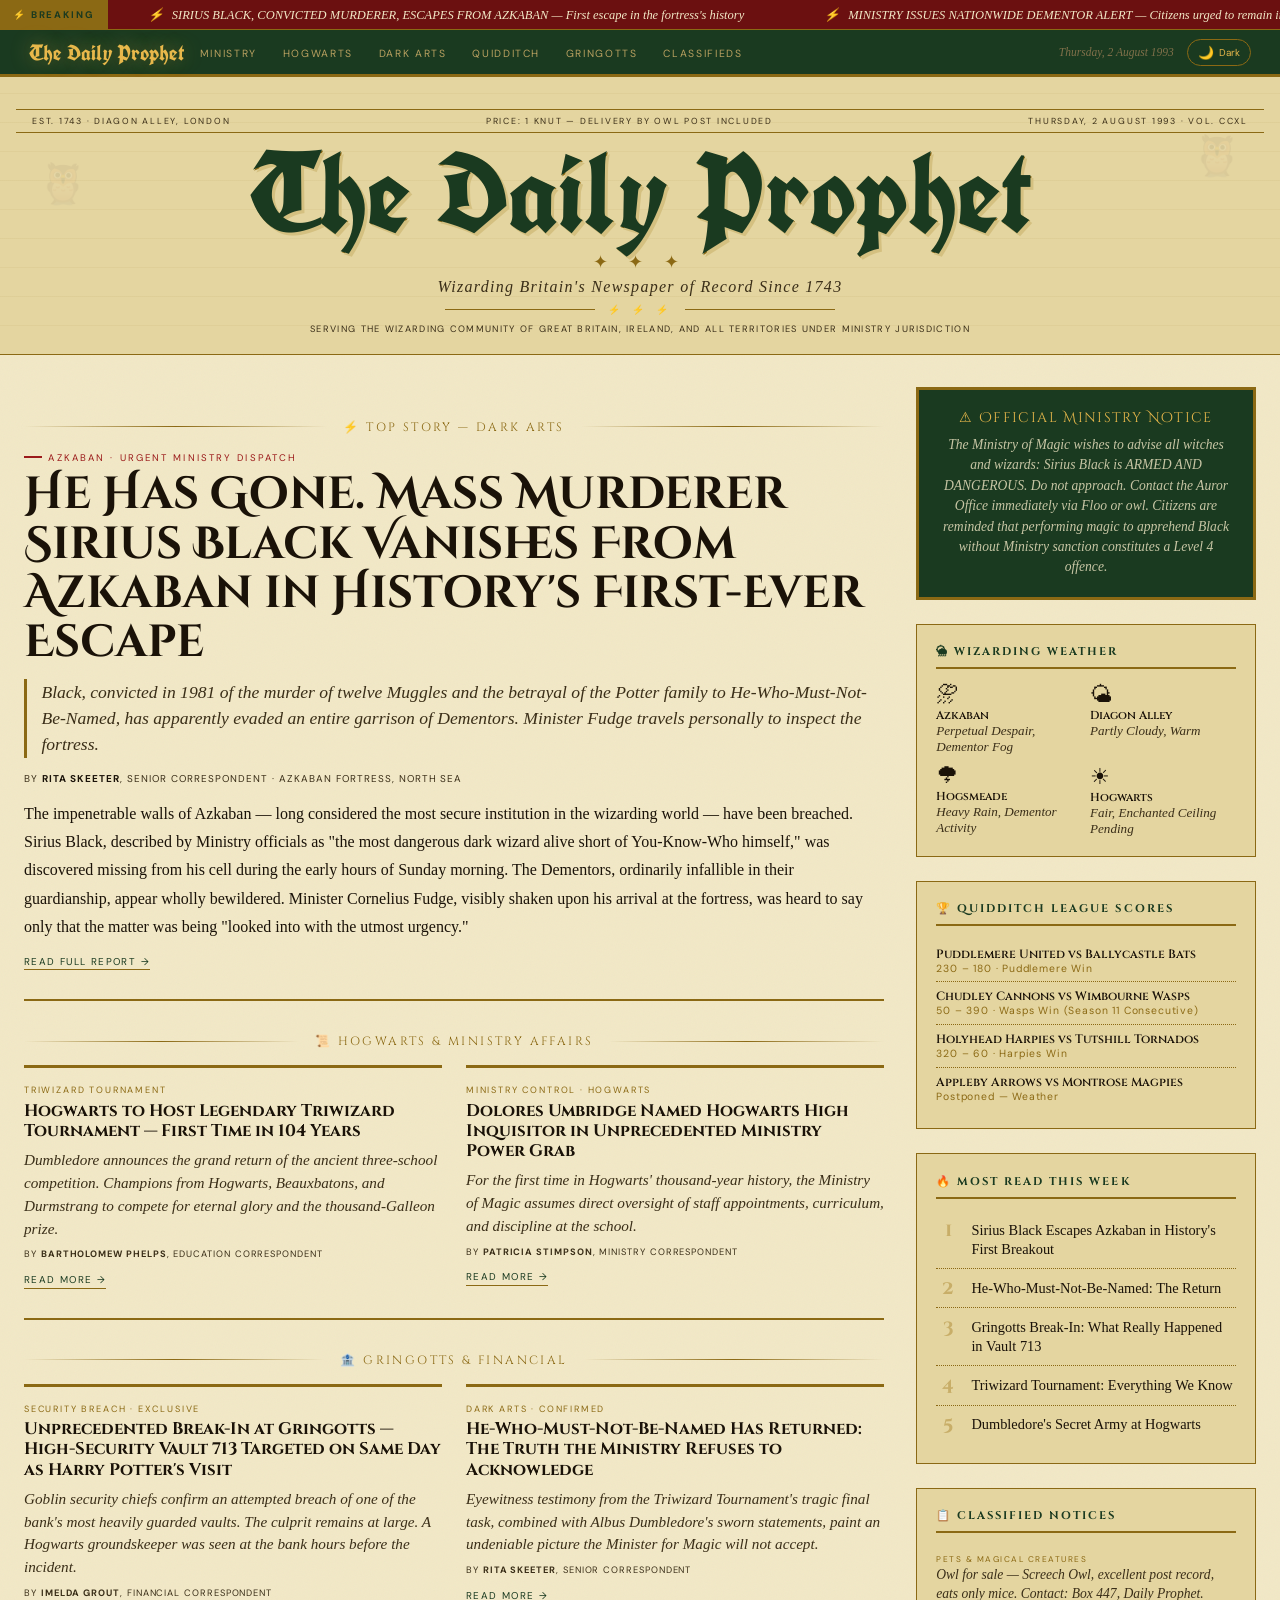
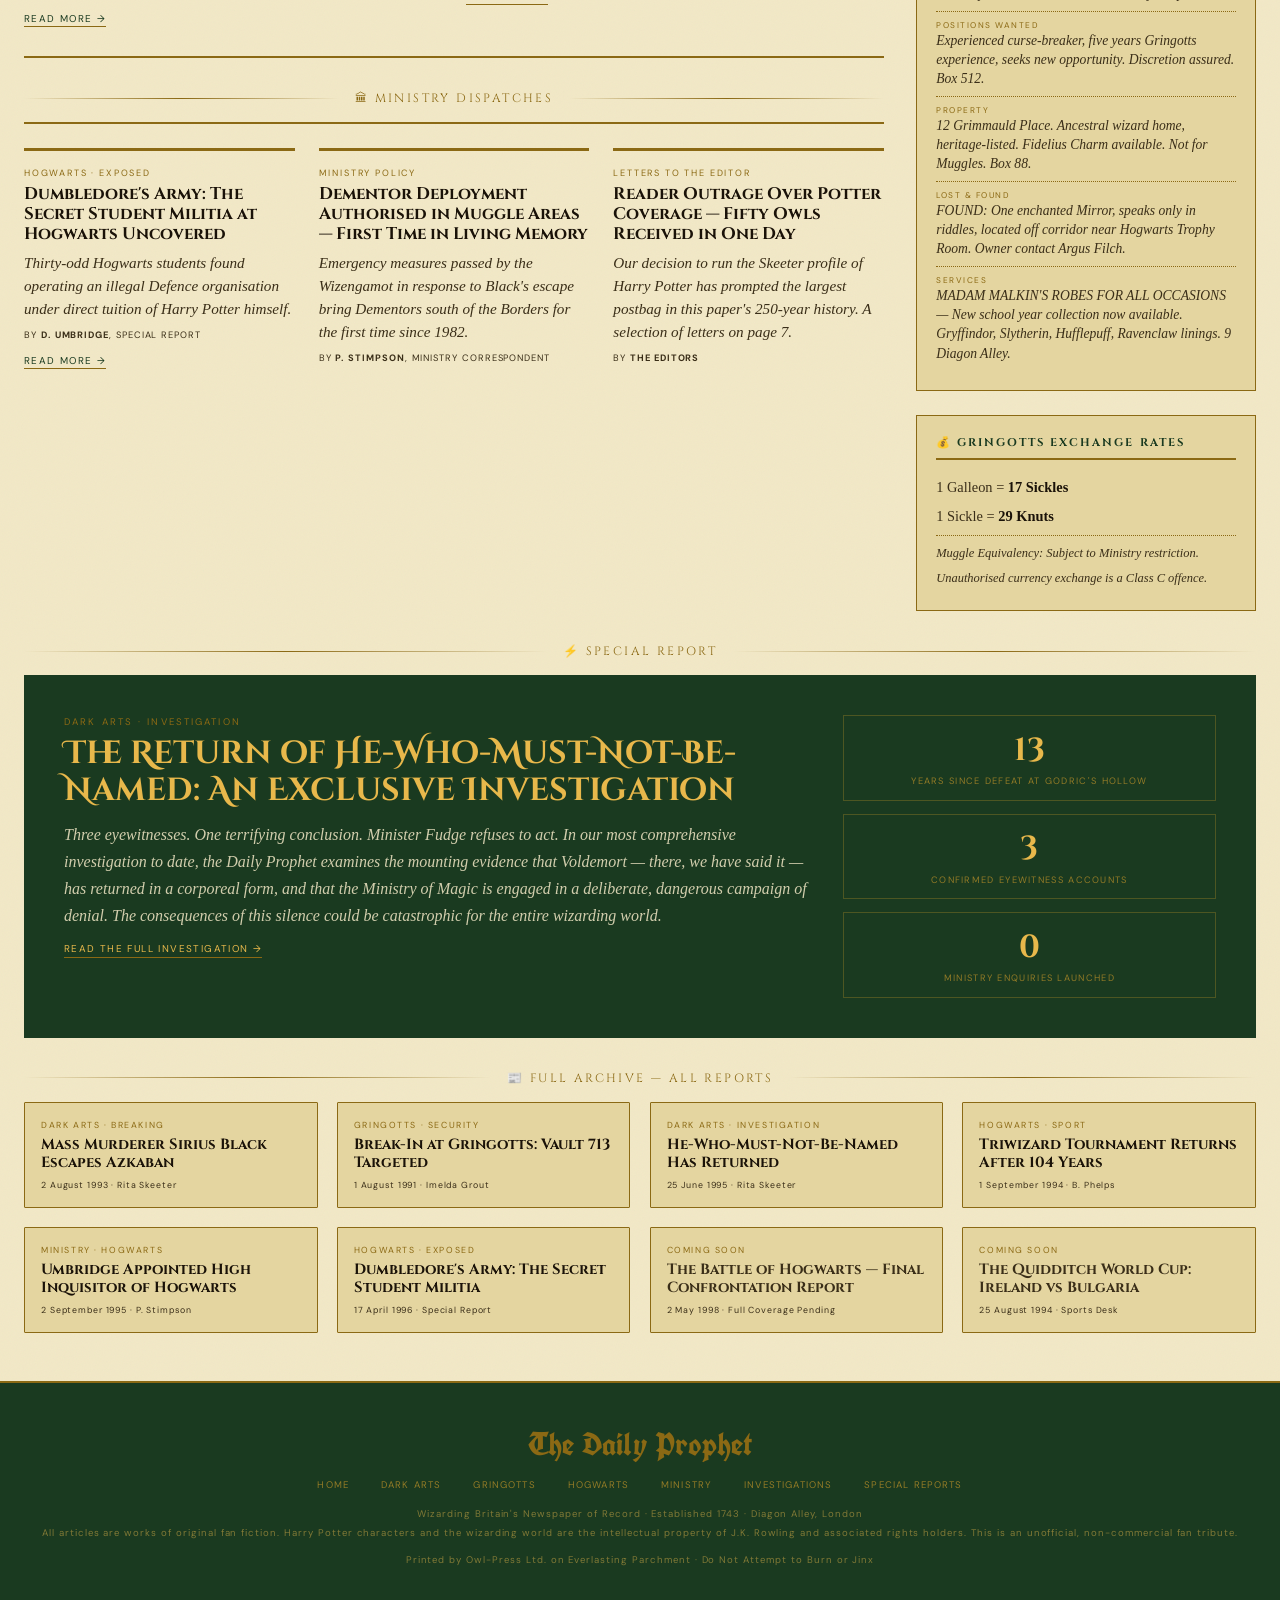
==== index.html @ d7839e6c "Add files via upload" ====
<!DOCTYPE html>
<html lang="en" data-theme="light">
<head>
<meta charset="UTF-8"/>
<meta name="viewport" content="width=device-width, initial-scale=1.0"/>
<title>The Daily Prophet — Wizarding Britain's Newspaper of Record</title>
<link rel="stylesheet" href="style.css"/>
<style>
/* ══ HOMEPAGE-ONLY STYLES ══ */

/* BREAKING TICKER */
.ticker-wrap {
  background:var(--red-dark); overflow:hidden;
  border-bottom:1px solid var(--gold);
  height:30px; display:flex; align-items:center;
}
.ticker-label {
  background:var(--gold); color:var(--green);
  font-family:'DM Sans',sans-serif; font-size:.6rem;
  letter-spacing:.2em; text-transform:uppercase;
  padding:0 .8rem; height:100%; display:flex;
  align-items:center; flex-shrink:0; font-weight:700;
}
.ticker-track {
  display:flex; animation:ticker 40s linear infinite;
  white-space:nowrap;
}
.ticker-track:hover { animation-play-state:paused; }
.ticker-item {
  font-family:'IM Fell English',serif;
  font-size:.78rem; font-style:italic;
  color:var(--parchment);
  padding:0 2.5rem;
}
.ticker-item::before { content:'⚡'; margin-right:.5rem; }
@keyframes ticker {
  0% { transform:translateX(0); }
  100% { transform:translateX(-50%); }
}

/* MASTHEAD */
.masthead {
  background:var(--parchment-dark);
  border-bottom:1px solid var(--border);
  text-align:center; padding:2rem 1rem 1.2rem;
  position:relative; overflow:hidden;
  transition:background .35s;
}
.masthead::before {
  content:''; position:absolute; inset:0;
  background:repeating-linear-gradient(
    0deg,transparent,transparent 28px,
    rgba(139,105,20,.06) 28px,rgba(139,105,20,.06) 29px
  );
  pointer-events:none;
}
.mast-topbar {
  font-family:'DM Sans',sans-serif;
  font-size:.55rem; letter-spacing:.2em; text-transform:uppercase;
  color:var(--ink-faded);
  border-top:1px solid var(--border); border-bottom:1px solid var(--border);
  padding:.3rem 0; width:100%; margin-bottom:.7rem;
  display:flex; justify-content:space-between;
}
.mast-topbar span { padding:0 1rem; }
.mast-name {
  font-family:'UnifrakturCook',cursive;
  font-size:clamp(3.5rem,10vw,7rem);
  line-height:.88; color:var(--green);
  text-shadow:3px 3px 0 var(--parchment-deep), 1px 1px 0 var(--gold);
  transition:color .35s;
  position:relative;
}
[data-theme="dark"] .mast-name { color:var(--gold-bright); text-shadow:3px 3px 0 rgba(0,0,0,.5); }
.mast-orn { color:var(--gold); font-size:1.1rem; margin:.6rem 0 .3rem; letter-spacing:.5rem; display:block; }
.mast-sub { font-family:'IM Fell English',serif; font-size:1rem; font-style:italic; color:var(--ink-faded); letter-spacing:.08em; }
.mast-rule { display:flex; align-items:center; gap:.8rem; justify-content:center; margin:.5rem auto; }
.mast-rule hr { flex:1; max-width:150px; border:none; border-top:1px solid var(--border); }
.mast-rule .dia { color:var(--gold); font-size:.6rem; letter-spacing:.3rem; }
.mast-meta { font-family:'DM Sans',sans-serif; font-size:.58rem; letter-spacing:.14em; text-transform:uppercase; color:var(--ink-faded); }

/* OWL DECORATIONS */
.owl-deco {
  position:absolute; font-size:2.5rem; opacity:.08;
  animation:owlFloat 6s ease-in-out infinite;
  pointer-events:none;
}
.owl-deco.left { left:3%; top:30%; animation-delay:0s; }
.owl-deco.right { right:3%; top:20%; animation-delay:3s; }
@keyframes owlFloat {
  0%,100% { transform:translateY(0) rotate(-5deg); }
  50% { transform:translateY(-15px) rotate(5deg); }
}

/* SECTION LABELS */
.section-label {
  display:flex; align-items:center; gap:1rem;
  margin:2rem 0 1rem;
  font-family:'Cinzel',serif; font-size:.75rem;
  letter-spacing:.2em; text-transform:uppercase;
  color:var(--gold);
}
.section-label::before, .section-label::after {
  content:''; flex:1; height:1px;
  background:linear-gradient(90deg, transparent, var(--border), transparent);
}

/* MAIN GRID */
.main-grid {
  max-width:1280px; margin:0 auto; padding:0 1.5rem;
  display:grid;
  grid-template-columns:1fr 340px;
  gap:2rem;
}
@media(max-width:900px) { .main-grid { grid-template-columns:1fr; } }

/* LEAD STORY */
.lead-story {
  border-bottom:2px solid var(--border);
  padding-bottom:1.8rem; margin-bottom:1.8rem;
}
.lead-kicker {
  font-family:'DM Sans',sans-serif; font-size:.6rem;
  letter-spacing:.22em; text-transform:uppercase;
  color:var(--red); margin-bottom:.4rem;
  display:flex; align-items:center; gap:.4rem;
}
.lead-kicker::before { content:''; width:18px; height:2px; background:var(--red); display:inline-block; }
.lead-headline {
  font-family:'Cinzel Decorative',serif;
  font-size:clamp(1.8rem,3.5vw,2.8rem);
  font-weight:700; line-height:1.1;
  color:var(--ink); margin-bottom:.7rem;
  transition:color .35s;
}
.lead-headline a { color:inherit; text-decoration:none; }
.lead-headline a:hover { color:var(--green); text-decoration:underline; text-decoration-color:var(--gold); }
[data-theme="dark"] .lead-headline a:hover { color:var(--gold-bright); }
.lead-deck {
  font-family:'IM Fell English',serif;
  font-size:1.1rem; font-style:italic;
  color:var(--ink-faded); line-height:1.5;
  border-left:3px solid var(--gold); padding-left:.9rem;
  margin-bottom:.9rem;
}
.lead-byline {
  font-family:'DM Sans',sans-serif; font-size:.62rem;
  letter-spacing:.1em; text-transform:uppercase; color:var(--ink-faded);
}
.lead-byline strong { color:var(--ink); }
.lead-excerpt {
  font-family:'IM Fell English',serif;
  font-size:1rem; line-height:1.78; color:var(--ink);
  margin-top:.9rem; transition:color .35s;
}
.read-more {
  display:inline-flex; align-items:center; gap:.4rem;
  font-family:'DM Sans',sans-serif; font-size:.62rem;
  letter-spacing:.14em; text-transform:uppercase;
  color:var(--green); text-decoration:none;
  border-bottom:1px solid var(--gold); padding-bottom:.1rem;
  margin-top:.8rem; transition:all .2s;
}
[data-theme="dark"] .read-more { color:var(--gold-bright); }
.read-more:hover { color:var(--gold); border-color:var(--green); }

/* SECONDARY STORIES GRID */
.secondary-grid {
  display:grid; grid-template-columns:1fr 1fr;
  gap:1.5rem; margin-bottom:1.8rem;
}
@media(max-width:600px) { .secondary-grid { grid-template-columns:1fr; } }

.story-card {
  border-top:3px solid var(--border); padding-top:1rem;
  transition:border-color .2s;
}
.story-card:hover { border-color:var(--green); }
[data-theme="dark"] .story-card:hover { border-color:var(--gold-bright); }
.story-kicker {
  font-family:'DM Sans',sans-serif; font-size:.57rem;
  letter-spacing:.2em; text-transform:uppercase; color:var(--gold-dim);
  margin-bottom:.3rem;
}
.story-card .story-kicker { color:var(--gold); }
.story-headline {
  font-family:'Cinzel',serif;
  font-size:1.05rem; font-weight:700;
  line-height:1.2; color:var(--ink); margin-bottom:.5rem; transition:color .35s;
}
.story-headline a { color:inherit; text-decoration:none; }
.story-headline a:hover { color:var(--green); }
[data-theme="dark"] .story-headline a:hover { color:var(--gold-bright); }
.story-deck {
  font-family:'IM Fell English',serif; font-size:.95rem;
  font-style:italic; color:var(--ink-faded); line-height:1.5; margin-bottom:.5rem;
}
.story-byline { font-family:'DM Sans',sans-serif; font-size:.58rem; letter-spacing:.1em; text-transform:uppercase; color:var(--ink-faded); }

/* THIRDS ROW */
.thirds-row {
  display:grid; grid-template-columns:1fr 1fr 1fr;
  gap:1.5rem; border-top:2px solid var(--border);
  padding-top:1.5rem; margin-bottom:1.8rem;
}
@media(max-width:700px) { .thirds-row { grid-template-columns:1fr; } }

/* SIDEBAR */
.sidebar { display:flex; flex-direction:column; gap:1.5rem; }

.sidebar-widget {
  background:var(--parchment-dark);
  border:1px solid var(--border);
  padding:1.2rem; transition:background .35s;
}
.widget-title {
  font-family:'Cinzel',serif;
  font-size:.7rem; font-weight:700;
  letter-spacing:.18em; text-transform:uppercase;
  color:var(--green); margin-bottom:.8rem;
  padding-bottom:.5rem; border-bottom:2px solid var(--gold);
  transition:color .35s;
}
[data-theme="dark"] .widget-title { color:var(--gold-bright); }

/* WEATHER WIDGET */
.weather-grid { display:grid; grid-template-columns:1fr 1fr; gap:.5rem; }
.weather-loc {
  font-family:'Cinzel',serif; font-size:.72rem; font-weight:600;
  color:var(--ink); transition:color .35s;
}
.weather-cond { font-family:'IM Fell English',serif; font-size:.82rem; font-style:italic; color:var(--ink-faded); }
.weather-icon { font-size:1.4rem; }

/* QUIDDITCH SCORES */
.quid-match { border-bottom:1px dotted var(--border); padding:.4rem 0; }
.quid-match:last-child { border:none; }
.quid-teams { font-family:'Cinzel',serif; font-size:.75rem; font-weight:600; color:var(--ink); transition:color .35s; }
.quid-score { font-family:'DM Sans',sans-serif; font-size:.65rem; letter-spacing:.08em; color:var(--gold); }

/* MOST READ */
.most-read-item {
  display:flex; gap:.7rem; align-items:flex-start;
  padding:.6rem 0; border-bottom:1px dotted var(--border);
}
.most-read-item:last-child { border:none; }
.mr-num {
  font-family:'Cinzel Decorative',serif; font-size:1.2rem;
  font-weight:700; color:var(--parchment-aged); line-height:1;
  flex-shrink:0; width:1.5rem; text-align:center;
}
.mr-hl {
  font-family:'IM Fell English',serif; font-size:.9rem;
  line-height:1.3; color:var(--ink); transition:color .35s;
}
.mr-hl a { color:inherit; text-decoration:none; }
.mr-hl a:hover { color:var(--green); }
[data-theme="dark"] .mr-hl a:hover { color:var(--gold-bright); }

/* CLASSIFIEDS */
.classif-item { padding:.5rem 0; border-bottom:1px dotted var(--border); }
.classif-item:last-child { border:none; }
.classif-cat { font-family:'DM Sans',sans-serif; font-size:.52rem; letter-spacing:.18em; text-transform:uppercase; color:var(--gold); }
.classif-text { font-family:'IM Fell English',serif; font-size:.85rem; font-style:italic; color:var(--ink-faded); line-height:1.4; }

/* MINISTRY NOTICE */
.ministry-notice {
  background:var(--green); color:var(--parchment);
  border:3px solid var(--gold); padding:1.2rem;
  text-align:center; transition:background .35s;
}
.mn-title { font-family:'Cinzel Decorative',serif; font-size:.85rem; color:var(--gold-bright); letter-spacing:.1em; margin-bottom:.5rem; }
.mn-body { font-family:'IM Fell English',serif; font-size:.85rem; font-style:italic; line-height:1.5; color:rgba(242,232,198,.8); }

/* LARGE DIVIDER */
.col-divider { border:none; border-top:2px double var(--border); margin:1.5rem 0; }

/* BOTTOM FULL WIDTH */
.bottom-section { max-width:1280px; margin:0 auto; padding:0 1.5rem 3rem; }

/* HIGHLIGHT STORY (full width at bottom) */
.highlight-story {
  background:var(--green);
  color:var(--parchment);
  padding:2.5rem;
  display:grid; grid-template-columns:2fr 1fr;
  gap:2rem; margin-bottom:2rem;
  transition:background .35s;
}
@media(max-width:700px) { .highlight-story { grid-template-columns:1fr; } }
.hs-kicker { font-family:'DM Sans',sans-serif; font-size:.6rem; letter-spacing:.22em; text-transform:uppercase; color:var(--gold); margin-bottom:.5rem; }
.hs-headline { font-family:'Cinzel Decorative',serif; font-size:clamp(1.4rem,3vw,2rem); font-weight:700; color:var(--gold-bright); line-height:1.15; margin-bottom:.7rem; }
.hs-headline a { color:inherit; text-decoration:none; }
.hs-headline a:hover { text-decoration:underline; text-decoration-color:var(--gold); }
.hs-body { font-family:'IM Fell English',serif; font-size:1rem; font-style:italic; line-height:1.7; color:rgba(242,232,198,.85); }
.hs-stats { display:flex; flex-direction:column; gap:.8rem; justify-content:center; }
.hs-stat { text-align:center; border:1px solid rgba(196,150,42,.3); padding:.8rem; }
.hs-sn { font-family:'Cinzel',serif; font-size:2rem; font-weight:700; color:var(--gold-bright); }
.hs-sd { font-family:'DM Sans',sans-serif; font-size:.58rem; letter-spacing:.14em; text-transform:uppercase; color:rgba(196,150,42,.7); margin-top:.2rem; }

/* ARCHIVE GRID */
.archive-grid { display:grid; grid-template-columns:repeat(4,1fr); gap:1.2rem; }
@media(max-width:800px) { .archive-grid { grid-template-columns:repeat(2,1fr); } }
@media(max-width:480px) { .archive-grid { grid-template-columns:1fr; } }
.archive-card {
  background:var(--parchment-dark); border:1px solid var(--border);
  padding:1rem; transition:all .2s; border-radius:1px;
}
.archive-card:hover { transform:translateY(-3px); box-shadow:0 8px 24px var(--shadow); }
.ac-cat { font-family:'DM Sans',sans-serif; font-size:.55rem; letter-spacing:.18em; text-transform:uppercase; color:var(--gold); margin-bottom:.3rem; }
.ac-hl { font-family:'Cinzel',serif; font-size:.92rem; font-weight:700; color:var(--ink); line-height:1.25; transition:color .35s; }
.ac-hl a { color:inherit; text-decoration:none; }
.ac-hl a:hover { color:var(--green); }
[data-theme="dark"] .ac-hl a:hover { color:var(--gold-bright); }
.ac-date { font-family:'DM Sans',sans-serif; font-size:.55rem; letter-spacing:.1em; color:var(--ink-faded); margin-top:.4rem; }
</style>
</head>
<body>

<div id="progress-bar"></div>
<a class="btt" id="btt" href="#top">↑</a>

<!-- BREAKING NEWS TICKER -->
<div class="ticker-wrap">
  <div class="ticker-label">⚡ Breaking</div>
  <div style="overflow:hidden;flex:1">
    <div class="ticker-track">
      <span class="ticker-item">SIRIUS BLACK, CONVICTED MURDERER, ESCAPES FROM AZKABAN — First escape in the fortress's history</span>
      <span class="ticker-item">MINISTRY ISSUES NATIONWIDE DEMENTOR ALERT — Citizens urged to remain indoors after dark</span>
      <span class="ticker-item">HOGWARTS TO HOST TRIWIZARD TOURNAMENT — First time in over a century; Age Restriction to be enforced</span>
      <span class="ticker-item">GRINGOTTS BREAK-IN: VAULT 713 TARGETED — Goblins insist nothing was taken</span>
      <span class="ticker-item">HE-WHO-MUST-NOT-BE-NAMED: MINISTER FUDGE DISMISSES DUMBLEDORE'S CLAIMS AS "SCAREMONGERING"</span>
      <span class="ticker-item">DOLORES UMBRIDGE APPOINTED HOGWARTS HIGH INQUISITOR — Ministry assumes oversight of magical education</span>
      <span class="ticker-item">QUIDDITCH WORLD CUP: IRELAND VICTORIOUS — Krum's performance described as extraordinary despite defeat</span>
      <span class="ticker-item">SIRIUS BLACK, CONVICTED MURDERER, ESCAPES FROM AZKABAN — First escape in the fortress's history</span>
      <span class="ticker-item">MINISTRY ISSUES NATIONWIDE DEMENTOR ALERT — Citizens urged to remain indoors after dark</span>
      <span class="ticker-item">HOGWARTS TO HOST TRIWIZARD TOURNAMENT — First time in over a century; Age Restriction to be enforced</span>
      <span class="ticker-item">GRINGOTTS BREAK-IN: VAULT 713 TARGETED — Goblins insist nothing was taken</span>
      <span class="ticker-item">HE-WHO-MUST-NOT-BE-NAMED: MINISTER FUDGE DISMISSES DUMBLEDORE'S CLAIMS AS "SCAREMONGERING"</span>
    </div>
  </div>
</div>

<!-- NAV -->
<nav class="site-nav" id="top">
  <div class="nav-inner">
    <a class="nav-logo" href="index.html">The Daily Prophet</a>
    <ul class="nav-links">
      <li><a href="#ministry">Ministry</a></li>
      <li><a href="#hogwarts">Hogwarts</a></li>
      <li><a href="#dark-arts">Dark Arts</a></li>
      <li><a href="#quidditch">Quidditch</a></li>
      <li><a href="#gringotts-sec">Gringotts</a></li>
      <li><a href="#classifieds">Classifieds</a></li>
    </ul>
    <div class="nav-right">
      <div class="nav-date">Thursday, 2 August 1993</div>
      <button class="theme-btn" id="themeBtn">
        <span class="ti" id="ticon">🌙</span>
        <span id="tlbl">Dark</span>
      </button>
    </div>
  </div>
</nav>

<!-- MASTHEAD -->
<div class="masthead">
  <div class="owl-deco left">🦉</div>
  <div class="owl-deco right">🦉</div>
  <div class="mast-topbar">
    <span>Est. 1743 · Diagon Alley, London</span>
    <span>Price: 1 Knut — Delivery by Owl Post Included</span>
    <span>Thursday, 2 August 1993 · Vol. CCXL</span>
  </div>
  <div class="mast-name">The Daily Prophet</div>
  <div class="mast-orn">✦ ✦ ✦</div>
  <div class="mast-sub">Wizarding Britain's Newspaper of Record Since 1743</div>
  <div class="mast-rule"><hr/><span class="dia">⚡ ⚡ ⚡</span><hr/></div>
  <div class="mast-meta">Serving the Wizarding Community of Great Britain, Ireland, and All Territories Under Ministry Jurisdiction</div>
</div>

<!-- MAIN CONTENT -->
<div class="main-grid" style="margin-top:2rem">

  <!-- LEFT: NEWS COLUMN -->
  <main>

    <!-- LEAD STORY -->
    <div class="section-label" id="dark-arts">⚡ Top Story — Dark Arts</div>

    <article class="lead-story reveal">
      <div class="lead-kicker">Azkaban · Urgent Ministry Dispatch</div>
      <h2 class="lead-headline">
        <a href="sirius-black.html">He Has Gone. Mass Murderer Sirius Black Vanishes From Azkaban in History's First-Ever Escape</a>
      </h2>
      <div class="lead-deck">Black, convicted in 1981 of the murder of twelve Muggles and the betrayal of the Potter family to He-Who-Must-Not-Be-Named, has apparently evaded an entire garrison of Dementors. Minister Fudge travels personally to inspect the fortress.</div>
      <div class="lead-byline">By <strong>Rita Skeeter</strong>, Senior Correspondent · Azkaban Fortress, North Sea</div>
      <p class="lead-excerpt">The impenetrable walls of Azkaban — long considered the most secure institution in the wizarding world — have been breached. Sirius Black, described by Ministry officials as "the most dangerous dark wizard alive short of You-Know-Who himself," was discovered missing from his cell during the early hours of Sunday morning. The Dementors, ordinarily infallible in their guardianship, appear wholly bewildered. Minister Cornelius Fudge, visibly shaken upon his arrival at the fortress, was heard to say only that the matter was being "looked into with the utmost urgency."</p>
      <a class="read-more" href="sirius-black.html">Read Full Report →</a>
    </article>

    <!-- SECONDARY STORIES -->
    <div class="section-label" id="hogwarts">📜 Hogwarts &amp; Ministry Affairs</div>

    <div class="secondary-grid reveal">
      <article class="story-card">
        <div class="story-kicker">Triwizard Tournament</div>
        <h3 class="story-headline"><a href="triwizard.html">Hogwarts to Host Legendary Triwizard Tournament — First Time in 104 Years</a></h3>
        <div class="story-deck">Dumbledore announces the grand return of the ancient three-school competition. Champions from Hogwarts, Beauxbatons, and Durmstrang to compete for eternal glory and the thousand-Galleon prize.</div>
        <div class="story-byline">By <strong>Bartholomew Phelps</strong>, Education Correspondent</div>
        <a class="read-more" href="triwizard.html">Read More →</a>
      </article>

      <article class="story-card">
        <div class="story-kicker">Ministry Control · Hogwarts</div>
        <h3 class="story-headline"><a href="umbridge.html">Dolores Umbridge Named Hogwarts High Inquisitor in Unprecedented Ministry Power Grab</a></h3>
        <div class="story-deck">For the first time in Hogwarts' thousand-year history, the Ministry of Magic assumes direct oversight of staff appointments, curriculum, and discipline at the school.</div>
        <div class="story-byline">By <strong>Patricia Stimpson</strong>, Ministry Correspondent</div>
        <a class="read-more" href="umbridge.html">Read More →</a>
      </article>
    </div>

    <hr class="col-divider"/>

    <!-- GRINGOTTS SECTION -->
    <div class="section-label" id="gringotts-sec">🏦 Gringotts &amp; Financial</div>

    <div class="secondary-grid reveal">
      <article class="story-card">
        <div class="story-kicker">Security Breach · Exclusive</div>
        <h3 class="story-headline"><a href="gringotts.html">Unprecedented Break-In at Gringotts — High-Security Vault 713 Targeted on Same Day as Harry Potter's Visit</a></h3>
        <div class="story-deck">Goblin security chiefs confirm an attempted breach of one of the bank's most heavily guarded vaults. The culprit remains at large. A Hogwarts groundskeeper was seen at the bank hours before the incident.</div>
        <div class="story-byline">By <strong>Imelda Grout</strong>, Financial Correspondent</div>
        <a class="read-more" href="gringotts.html">Read More →</a>
      </article>

      <article class="story-card">
        <div class="story-kicker">Dark Arts · Confirmed</div>
        <h3 class="story-headline"><a href="voldemort-returns.html">He-Who-Must-Not-Be-Named Has Returned: The Truth the Ministry Refuses to Acknowledge</a></h3>
        <div class="story-deck">Eyewitness testimony from the Triwizard Tournament's tragic final task, combined with Albus Dumbledore's sworn statements, paint an undeniable picture the Minister for Magic will not accept.</div>
        <div class="story-byline">By <strong>Rita Skeeter</strong>, Senior Correspondent</div>
        <a class="read-more" href="voldemort-returns.html">Read More →</a>
      </article>
    </div>

    <hr class="col-divider"/>

    <!-- THIRDS -->
    <div class="section-label" id="ministry">🏛 Ministry Dispatches</div>
    <div class="thirds-row reveal">
      <article class="story-card">
        <div class="story-kicker">Hogwarts · Exposed</div>
        <h3 class="story-headline"><a href="dumbledores-army.html">Dumbledore's Army: The Secret Student Militia at Hogwarts Uncovered</a></h3>
        <div class="story-deck">Thirty-odd Hogwarts students found operating an illegal Defence organisation under direct tuition of Harry Potter himself.</div>
        <div class="story-byline">By <strong>D. Umbridge</strong>, Special Report</div>
        <a class="read-more" href="dumbledores-army.html">Read More →</a>
      </article>

      <article class="story-card">
        <div class="story-kicker">Ministry Policy</div>
        <h3 class="story-headline">Dementor Deployment Authorised in Muggle Areas — First Time in Living Memory</h3>
        <div class="story-deck">Emergency measures passed by the Wizengamot in response to Black's escape bring Dementors south of the Borders for the first time since 1982.</div>
        <div class="story-byline">By <strong>P. Stimpson</strong>, Ministry Correspondent</div>
      </article>

      <article class="story-card">
        <div class="story-kicker">Letters to the Editor</div>
        <h3 class="story-headline">Reader Outrage Over Potter Coverage — Fifty Owls Received in One Day</h3>
        <div class="story-deck">Our decision to run the Skeeter profile of Harry Potter has prompted the largest postbag in this paper's 250-year history. A selection of letters on page 7.</div>
        <div class="story-byline">By <strong>The Editors</strong></div>
      </article>
    </div>

  </main>

  <!-- RIGHT: SIDEBAR -->
  <aside class="sidebar">

    <!-- MINISTRY NOTICE -->
    <div class="ministry-notice sidebar-widget reveal">
      <div class="mn-title">⚠ Official Ministry Notice</div>
      <div class="mn-body">The Ministry of Magic wishes to advise all witches and wizards: Sirius Black is ARMED AND DANGEROUS. Do not approach. Contact the Auror Office immediately via Floo or owl. Citizens are reminded that performing magic to apprehend Black without Ministry sanction constitutes a Level 4 offence.</div>
    </div>

    <!-- WEATHER -->
    <div class="sidebar-widget reveal">
      <div class="widget-title">🌦 Wizarding Weather</div>
      <div class="weather-grid">
        <div>
          <div class="weather-icon">⛈</div>
          <div class="weather-loc">Azkaban</div>
          <div class="weather-cond">Perpetual Despair, Dementor Fog</div>
        </div>
        <div>
          <div class="weather-icon">🌤</div>
          <div class="weather-loc">Diagon Alley</div>
          <div class="weather-cond">Partly Cloudy, Warm</div>
        </div>
        <div>
          <div class="weather-icon">🌩</div>
          <div class="weather-loc">Hogsmeade</div>
          <div class="weather-cond">Heavy Rain, Dementor Activity</div>
        </div>
        <div>
          <div class="weather-icon">☀</div>
          <div class="weather-loc">Hogwarts</div>
          <div class="weather-cond">Fair, Enchanted Ceiling Pending</div>
        </div>
      </div>
    </div>

    <!-- QUIDDITCH SCORES -->
    <div class="sidebar-widget reveal" id="quidditch">
      <div class="widget-title">🏆 Quidditch League Scores</div>
      <div class="quid-match">
        <div class="quid-teams">Puddlemere United vs Ballycastle Bats</div>
        <div class="quid-score">230 – 180 · Puddlemere Win</div>
      </div>
      <div class="quid-match">
        <div class="quid-teams">Chudley Cannons vs Wimbourne Wasps</div>
        <div class="quid-score">50 – 390 · Wasps Win (Season 11 Consecutive)</div>
      </div>
      <div class="quid-match">
        <div class="quid-teams">Holyhead Harpies vs Tutshill Tornados</div>
        <div class="quid-score">320 – 60 · Harpies Win</div>
      </div>
      <div class="quid-match">
        <div class="quid-teams">Appleby Arrows vs Montrose Magpies</div>
        <div class="quid-score">Postponed — Weather</div>
      </div>
    </div>

    <!-- MOST READ -->
    <div class="sidebar-widget reveal">
      <div class="widget-title">🔥 Most Read This Week</div>
      <div class="most-read-item">
        <div class="mr-num">1</div>
        <div class="mr-hl"><a href="sirius-black.html">Sirius Black Escapes Azkaban in History's First Breakout</a></div>
      </div>
      <div class="most-read-item">
        <div class="mr-num">2</div>
        <div class="mr-hl"><a href="voldemort-returns.html">He-Who-Must-Not-Be-Named: The Return</a></div>
      </div>
      <div class="most-read-item">
        <div class="mr-num">3</div>
        <div class="mr-hl"><a href="gringotts.html">Gringotts Break-In: What Really Happened in Vault 713</a></div>
      </div>
      <div class="most-read-item">
        <div class="mr-num">4</div>
        <div class="mr-hl"><a href="triwizard.html">Triwizard Tournament: Everything We Know</a></div>
      </div>
      <div class="most-read-item">
        <div class="mr-num">5</div>
        <div class="mr-hl"><a href="dumbledores-army.html">Dumbledore's Secret Army at Hogwarts</a></div>
      </div>
    </div>

    <!-- CLASSIFIEDS -->
    <div class="sidebar-widget reveal" id="classifieds">
      <div class="widget-title">📋 Classified Notices</div>
      <div class="classif-item">
        <div class="classif-cat">Pets &amp; Magical Creatures</div>
        <div class="classif-text">Owl for sale — Screech Owl, excellent post record, eats only mice. Contact: Box 447, Daily Prophet.</div>
      </div>
      <div class="classif-item">
        <div class="classif-cat">Positions Wanted</div>
        <div class="classif-text">Experienced curse-breaker, five years Gringotts experience, seeks new opportunity. Discretion assured. Box 512.</div>
      </div>
      <div class="classif-item">
        <div class="classif-cat">Property</div>
        <div class="classif-text">12 Grimmauld Place. Ancestral wizard home, heritage-listed. Fidelius Charm available. Not for Muggles. Box 88.</div>
      </div>
      <div class="classif-item">
        <div class="classif-cat">Lost &amp; Found</div>
        <div class="classif-text">FOUND: One enchanted Mirror, speaks only in riddles, located off corridor near Hogwarts Trophy Room. Owner contact Argus Filch.</div>
      </div>
      <div class="classif-item">
        <div class="classif-cat">Services</div>
        <div class="classif-text">MADAM MALKIN'S ROBES FOR ALL OCCASIONS — New school year collection now available. Gryffindor, Slytherin, Hufflepuff, Ravenclaw linings. 9 Diagon Alley.</div>
      </div>
    </div>

    <!-- GOLD EXCHANGE -->
    <div class="sidebar-widget reveal">
      <div class="widget-title">💰 Gringotts Exchange Rates</div>
      <div style="font-family:'IM Fell English',serif;font-size:.9rem;line-height:2;color:var(--ink-faded)">
        <div>1 Galleon = <strong style="color:var(--ink)">17 Sickles</strong></div>
        <div>1 Sickle = <strong style="color:var(--ink)">29 Knuts</strong></div>
        <div style="font-style:italic;font-size:.78rem;margin-top:.3rem;border-top:1px dotted var(--border);padding-top:.3rem">Muggle Equivalency: Subject to Ministry restriction. Unauthorised currency exchange is a Class C offence.</div>
      </div>
    </div>

  </aside>
</div>

<!-- FULL-WIDTH BOTTOM -->
<div class="bottom-section">

  <!-- HIGHLIGHT / FEATURED STORY -->
  <div class="section-label">⚡ Special Report</div>
  <div class="highlight-story reveal">
    <div>
      <div class="hs-kicker">Dark Arts · Investigation</div>
      <h2 class="hs-headline"><a href="voldemort-returns.html">The Return of He-Who-Must-Not-Be-Named: An Exclusive Investigation</a></h2>
      <p class="hs-body">Three eyewitnesses. One terrifying conclusion. Minister Fudge refuses to act. In our most comprehensive investigation to date, the Daily Prophet examines the mounting evidence that Voldemort — there, we have said it — has returned in a corporeal form, and that the Ministry of Magic is engaged in a deliberate, dangerous campaign of denial. The consequences of this silence could be catastrophic for the entire wizarding world.</p>
      <a class="read-more" style="color:var(--gold-bright);border-color:var(--gold);" href="voldemort-returns.html">Read the Full Investigation →</a>
    </div>
    <div class="hs-stats">
      <div class="hs-stat">
        <div class="hs-sn">13</div>
        <div class="hs-sd">Years Since Defeat at Godric's Hollow</div>
      </div>
      <div class="hs-stat">
        <div class="hs-sn">3</div>
        <div class="hs-sd">Confirmed Eyewitness Accounts</div>
      </div>
      <div class="hs-stat">
        <div class="hs-sn">0</div>
        <div class="hs-sd">Ministry Enquiries Launched</div>
      </div>
    </div>
  </div>

  <!-- ALL STORIES ARCHIVE -->
  <div class="section-label">📰 Full Archive — All Reports</div>
  <div class="archive-grid reveal">
    <div class="archive-card">
      <div class="ac-cat">Dark Arts · Breaking</div>
      <div class="ac-hl"><a href="sirius-black.html">Mass Murderer Sirius Black Escapes Azkaban</a></div>
      <div class="ac-date">2 August 1993 · Rita Skeeter</div>
    </div>
    <div class="archive-card">
      <div class="ac-cat">Gringotts · Security</div>
      <div class="ac-hl"><a href="gringotts.html">Break-In at Gringotts: Vault 713 Targeted</a></div>
      <div class="ac-date">1 August 1991 · Imelda Grout</div>
    </div>
    <div class="archive-card">
      <div class="ac-cat">Dark Arts · Investigation</div>
      <div class="ac-hl"><a href="voldemort-returns.html">He-Who-Must-Not-Be-Named Has Returned</a></div>
      <div class="ac-date">25 June 1995 · Rita Skeeter</div>
    </div>
    <div class="archive-card">
      <div class="ac-cat">Hogwarts · Sport</div>
      <div class="ac-hl"><a href="triwizard.html">Triwizard Tournament Returns After 104 Years</a></div>
      <div class="ac-date">1 September 1994 · B. Phelps</div>
    </div>
    <div class="archive-card">
      <div class="ac-cat">Ministry · Hogwarts</div>
      <div class="ac-hl"><a href="umbridge.html">Umbridge Appointed High Inquisitor of Hogwarts</a></div>
      <div class="ac-date">2 September 1995 · P. Stimpson</div>
    </div>
    <div class="archive-card">
      <div class="ac-cat">Hogwarts · Exposed</div>
      <div class="ac-hl"><a href="dumbledores-army.html">Dumbledore's Army: The Secret Student Militia</a></div>
      <div class="ac-date">17 April 1996 · Special Report</div>
    </div>
    <div class="archive-card">
      <div class="ac-cat">Coming Soon</div>
      <div class="ac-hl" style="color:var(--ink-faded)">The Battle of Hogwarts — Final Confrontation Report</div>
      <div class="ac-date">2 May 1998 · Full Coverage Pending</div>
    </div>
    <div class="archive-card">
      <div class="ac-cat">Coming Soon</div>
      <div class="ac-hl" style="color:var(--ink-faded)">The Quidditch World Cup: Ireland vs Bulgaria</div>
      <div class="ac-date">25 August 1994 · Sports Desk</div>
    </div>
  </div>

</div>

<!-- FOOTER -->
<footer class="site-footer">
  <span class="footer-logo">The Daily Prophet</span>
  <div class="footer-links">
    <a href="index.html">Home</a>
    <a href="sirius-black.html">Dark Arts</a>
    <a href="gringotts.html">Gringotts</a>
    <a href="triwizard.html">Hogwarts</a>
    <a href="umbridge.html">Ministry</a>
    <a href="dumbledores-army.html">Investigations</a>
    <a href="voldemort-returns.html">Special Reports</a>
  </div>
  <p>Wizarding Britain's Newspaper of Record · Established 1743 · Diagon Alley, London</p>
  <p>All articles are works of original fan fiction. Harry Potter characters and the wizarding world are the intellectual property of J.K. Rowling and associated rights holders. This is an unofficial, non-commercial fan tribute.</p>
  <p style="margin-top:.5rem">Printed by Owl-Press Ltd. on Everlasting Parchment · Do Not Attempt to Burn or Jinx</p>
</footer>

<script>
window.addEventListener('scroll',()=>{
  const st=document.documentElement.scrollTop;
  const sh=document.documentElement.scrollHeight-document.documentElement.clientHeight;
  document.getElementById('progress-bar').style.width=(st/sh*100)+'%';
  const b=document.getElementById('btt');
  st>400?b.classList.add('vis'):b.classList.remove('vis');
});
const obs=new IntersectionObserver(es=>{es.forEach(e=>{if(e.isIntersecting)e.target.classList.add('visible')})},{threshold:.06});
document.querySelectorAll('.reveal').forEach(el=>obs.observe(el));
const btn=document.getElementById('themeBtn');
const icon=document.getElementById('ticon');
const lbl=document.getElementById('tlbl');
let dark=localStorage.getItem('dp-theme')==='dark';
function applyTheme(){document.documentElement.setAttribute('data-theme',dark?'dark':'light');icon.textContent=dark?'☀️':'🌙';lbl.textContent=dark?'Light':'Dark';}
applyTheme();
btn.addEventListener('click',()=>{dark=!dark;localStorage.setItem('dp-theme',dark?'dark':'light');applyTheme();});
</script>
</body>
</html>
---- style.css ----
/* ═══════════════════════════════════════════
   THE DAILY PROPHET — SHARED STYLESHEET
   Est. 1743 · Wizarding World Edition
═══════════════════════════════════════════ */

@import url('https://fonts.googleapis.com/css2?family=UnifrakturCook:wght@700&family=IM+Fell+English:ital@0;1&family=IM+Fell+DW+Pica:ital@0;1&family=Cinzel:wght@400;600;700;900&family=Cinzel+Decorative:wght@400;700&family=DM+Sans:wght@300;400;500&display=swap');

/* ── TOKENS ── */
:root {
  --parchment: #F2E8C6;
  --parchment-dark: #E4D5A0;
  --parchment-deep: #D4C080;
  --parchment-aged: #C8AE68;
  --ink: #1A1208;
  --ink-faded: #3A2E18;
  --green: #1A3A20;
  --green-light: #2A5030;
  --green-pale: #3A6A40;
  --gold: #8B6914;
  --gold-light: #C4962A;
  --gold-bright: #E8B84B;
  --red-dark: #6B1010;
  --red: #9B1A1A;
  --border: #8B6914;
  --border-faded: #C4962A55;
  --shadow: rgba(26,18,8,0.25);
}

*,*::before,*::after { box-sizing:border-box; margin:0; padding:0; }
html { scroll-behavior:smooth; font-size:16px; }

body {
  background: var(--parchment);
  background-image:
    url("data:image/svg+xml,%3Csvg xmlns='http://www.w3.org/2000/svg' width='400' height='400'%3E%3Cfilter id='n'%3E%3CfeTurbulence type='fractalNoise' baseFrequency='0.85' numOctaves='4' stitchTiles='stitch'/%3E%3C/filter%3E%3Crect width='400' height='400' filter='url(%23n)' opacity='0.04'/%3E%3C/svg%3E");
  color: var(--ink);
  font-family: 'IM Fell English', Georgia, serif;
  overflow-x: hidden;
  min-height: 100vh;
}

/* ── SCROLL PROGRESS ── */
#progress-bar {
  position:fixed; top:0; left:0; height:3px;
  background:linear-gradient(90deg, var(--gold), var(--gold-bright));
  width:0%; z-index:9999; transition:width .1s linear;
}

/* ── MAGICAL CURSOR ── */
* { cursor: url("data:image/svg+xml,%3Csvg xmlns='http://www.w3.org/2000/svg' width='20' height='20' viewBox='0 0 20 20'%3E%3Ccircle cx='10' cy='10' r='3' fill='%238B6914' opacity='.7'/%3E%3C/svg%3E") 10 10, auto; }

/* ── NAVIGATION ── */
.site-nav {
  background: var(--green);
  border-bottom: 3px solid var(--gold);
  position: sticky; top:0; z-index:900;
}
.nav-inner {
  max-width:1280px; margin:0 auto;
  display:flex; align-items:center;
  justify-content:space-between;
  padding: 0 1.8rem; height:44px; gap:1rem;
}
.nav-logo {
  font-family: 'UnifrakturCook', cursive;
  font-size:1.4rem; color:var(--gold-bright);
  text-decoration:none; white-space:nowrap; flex-shrink:0;
  text-shadow:0 0 20px rgba(232,184,75,0.4);
  transition:text-shadow .3s;
}
.nav-logo:hover { text-shadow:0 0 30px rgba(232,184,75,0.7); }
.nav-links {
  display:flex; gap:1.6rem; list-style:none;
  overflow-x:auto; flex:1;
  -ms-overflow-style:none; scrollbar-width:none;
}
.nav-links::-webkit-scrollbar { display:none; }
.nav-links a {
  color:#B8A060; text-decoration:none;
  font-family:'DM Sans',sans-serif;
  font-size:.65rem; letter-spacing:.16em;
  text-transform:uppercase; white-space:nowrap;
  transition:color .2s;
}
.nav-links a:hover { color:var(--gold-bright); }
.nav-right {
  display:flex; align-items:center; gap:.8rem; flex-shrink:0;
}
.nav-date {
  font-family:'IM Fell English',serif;
  font-size:.72rem; color:#80704A;
  font-style:italic; white-space:nowrap;
}
.theme-btn {
  background:none; border:1px solid var(--gold);
  border-radius:20px; cursor:pointer;
  display:flex; align-items:center; gap:.3rem;
  padding:.25rem .65rem;
  font-family:'DM Sans',sans-serif;
  font-size:.62rem; color:var(--gold-bright);
  transition:all .25s; white-space:nowrap;
}
.theme-btn:hover { background:rgba(232,184,75,.12); }
.theme-btn .ti { font-size:.8rem; transition:transform .4s; }
.theme-btn:hover .ti { transform:rotate(30deg); }

/* ── DARK THEME ── */
[data-theme="dark"] {
  --parchment: #111008;
  --parchment-dark: #1A1710;
  --parchment-deep: #221E10;
  --parchment-aged: #2E2814;
  --ink: #E8DDB8;
  --ink-faded: #C4B888;
  --border: #4A3A14;
  --border-faded: #4A3A1444;
  --shadow: rgba(0,0,0,0.6);
}

/* ── BACK TO TOP ── */
.btt {
  position:fixed; bottom:2rem; right:2rem; z-index:800;
  width:44px; height:44px;
  background:var(--green); border:2px solid var(--gold);
  color:var(--gold-bright); border-radius:50%;
  display:flex; align-items:center; justify-content:center;
  font-size:1.1rem; text-decoration:none;
  opacity:0; pointer-events:none;
  transition:opacity .3s, transform .2s, box-shadow .2s;
  box-shadow:0 4px 20px var(--shadow);
}
.btt.vis { opacity:1; pointer-events:auto; }
.btt:hover { transform:translateY(-3px); box-shadow:0 8px 30px var(--shadow); }

/* ── ARTICLE TEMPLATE SHARED ── */
.article-wrap { max-width:1100px; margin:0 auto; padding:0 2rem; }

.article-masthead {
  background:var(--parchment-dark);
  border-bottom:4px double var(--border);
  text-align:center; padding:2rem 1rem 1.2rem;
  position:relative; overflow:hidden;
}
.article-masthead::before {
  content:'';
  position:absolute; inset:0;
  background:repeating-linear-gradient(
    0deg, transparent, transparent 28px,
    rgba(139,105,20,.06) 28px, rgba(139,105,20,.06) 29px
  );
  pointer-events:none;
}
.a-topbar {
  font-family:'DM Sans',sans-serif;
  font-size:.56rem; letter-spacing:.2em; text-transform:uppercase;
  color:var(--ink-faded); border-top:1px solid var(--border);
  border-bottom:1px solid var(--border);
  padding:.3rem 0; width:100%; margin-bottom:.6rem;
  display:inline-block;
}
.a-mastname {
  font-family:'UnifrakturCook',cursive;
  font-size:clamp(2.5rem,7vw,5rem);
  color:var(--green); line-height:.9;
  transition:color .35s;
  text-shadow:2px 2px 0 var(--parchment-aged);
}
[data-theme="dark"] .a-mastname { color:var(--gold-bright); text-shadow:2px 2px 0 rgba(0,0,0,.5); }
.a-mastname span { color:var(--gold); }
.a-orn { color:var(--gold); font-size:1.1rem; margin:.5rem 0 .25rem; letter-spacing:.5rem; display:block; }
.a-mastsub { font-family:'IM Fell English',serif; font-size:.9rem; font-style:italic; color:var(--ink-faded); letter-spacing:.06em; }
.a-rule { display:flex; align-items:center; gap:.8rem; justify-content:center; margin:.5rem auto; }
.a-rule hr { flex:1; max-width:120px; border:none; border-top:1px solid var(--border); }
.a-rule .dia { color:var(--gold); font-size:.5rem; }

/* ── SECTION CATEGORY BANNER ── */
.category-banner {
  background:var(--green);
  color:var(--gold-bright);
  text-align:center; padding:.6rem 1rem;
  font-family:'Cinzel',serif;
  font-size:.75rem; letter-spacing:.28em;
  text-transform:uppercase;
  border-bottom:2px solid var(--gold);
}

/* ── ARTICLE HEADLINE BLOCK ── */
.art-headline { border-bottom:3px double var(--border); padding-bottom:2rem; margin-bottom:2rem; }
.art-kicker {
  font-family:'DM Sans',sans-serif; font-size:.62rem;
  letter-spacing:.22em; text-transform:uppercase;
  color:var(--red); margin-bottom:.5rem;
  display:flex; align-items:center; gap:.4rem;
}
.art-kicker::before { content:''; width:20px; height:2px; background:var(--red); display:inline-block; }
h1.art-h1 {
  font-family:'Cinzel Decorative',serif;
  font-size:clamp(1.6rem,4vw,3rem);
  font-weight:700; line-height:1.08;
  color:var(--ink); margin-bottom:.9rem;
  letter-spacing:.02em; transition:color .35s;
}
.art-deck {
  font-family:'IM Fell English',serif;
  font-size:1.2rem; font-style:italic;
  color:var(--ink-faded); line-height:1.55;
  max-width:720px;
  border-left:3px solid var(--gold);
  padding-left:1rem; margin-bottom:1rem;
}
.art-byline {
  font-family:'DM Sans',sans-serif;
  font-size:.68rem; letter-spacing:.1em;
  color:var(--ink-faded); text-transform:uppercase; line-height:1.9;
}
.art-byline strong { color:var(--ink); transition:color .35s; }
.art-meta { display:flex; gap:1.5rem; flex-wrap:wrap; margin-top:.6rem; }
.art-meta span {
  font-family:'IM Fell English',serif; font-size:.78rem; font-style:italic;
  color:var(--ink-faded);
}

/* ── ARTICLE COLUMNS ── */
.art-cols { column-count:3; column-gap:2.5rem; column-rule:1px solid var(--border-faded); }
@media(max-width:900px) { .art-cols { column-count:2; } }
@media(max-width:560px) { .art-cols { column-count:1; } }

/* ── PARAGRAPHS ── */
.ap {
  font-family:'IM Fell English',serif;
  font-size:1.05rem; line-height:1.82;
  color:var(--ink); margin-bottom:1.1rem;
  text-align:justify; hyphens:auto; transition:color .35s;
}
.ap.dc::first-letter {
  font-family:'Cinzel Decorative',serif;
  font-size:4.8rem; font-weight:700;
  float:left; line-height:.72;
  margin:.08em .1em 0 0;
  color:var(--green); transition:color .35s;
  padding:.05em .08em;
  background:var(--parchment-dark);
  border-top:3px solid var(--gold);
}
[data-theme="dark"] .ap.dc::first-letter { color:var(--gold-bright); }

/* ── PULL QUOTES ── */
.pq {
  column-span:all;
  border-top:3px solid var(--ink);
  border-bottom:1px solid var(--border);
  padding:1.4rem 2rem; margin:2rem 0; text-align:center;
  position:relative;
}
.pq::before {
  content:'❝';
  font-family:Georgia,serif; font-size:5rem;
  color:var(--parchment-deep); line-height:1;
  position:absolute; top:-.5rem; left:1rem;
  pointer-events:none;
}
.pq-t {
  font-family:'IM Fell English',serif;
  font-size:clamp(1.1rem,2vw,1.7rem);
  font-weight:400; font-style:italic;
  color:var(--ink); line-height:1.35; transition:color .35s;
}
.pq-c {
  display:block; font-family:'DM Sans',sans-serif;
  font-size:.65rem; letter-spacing:.14em;
  text-transform:uppercase; color:var(--ink-faded); margin-top:.5rem;
}

/* ── DIVIDERS ── */
.stars { column-span:all; text-align:center; color:var(--gold); letter-spacing:.5em; font-size:.85rem; margin:1.8rem 0; display:block; }
.section-div { display:flex; align-items:center; gap:1rem; margin:2.5rem 0; }
.section-div hr { flex:1; border:none; border-top:1px solid var(--border); }
.section-div span { font-family:'DM Sans',sans-serif; font-size:.58rem; letter-spacing:.22em; text-transform:uppercase; color:var(--ink-faded); white-space:nowrap; }
.rule-dbl { border:none; border-top:3px double var(--border); margin:2.5rem 0; }

/* ── ART-SH (sub-section inside cols) ── */
.art-sh { column-span:all; display:flex; align-items:center; gap:1rem; margin:2rem 0 1.2rem; }
.art-sh hr { flex:1; border:none; border-top:1px solid var(--border); }
.art-sh span { font-family:'DM Sans',sans-serif; font-size:.6rem; letter-spacing:.22em; text-transform:uppercase; color:var(--ink-faded); white-space:nowrap; }

/* ── INFOBOX ── */
.infobox {
  background:var(--parchment-dark);
  border:2px solid var(--border);
  border-left:5px solid var(--green);
  padding:1.4rem 1.6rem; margin:2rem 0;
  column-span:all; transition:background .35s;
}
.infobox-title {
  font-family:'Cinzel',serif;
  font-size:.75rem; letter-spacing:.18em; text-transform:uppercase;
  color:var(--green); margin-bottom:.8rem; transition:color .35s;
}
[data-theme="dark"] .infobox-title { color:var(--gold-bright); }
.infobox-body {
  font-family:'IM Fell English',serif;
  font-size:.95rem; line-height:1.7; color:var(--ink-faded); transition:color .35s;
}
.infobox-body strong { color:var(--ink); transition:color .35s; }

/* ── WANTED BOX ── */
.wanted-box {
  column-span:all;
  border:4px solid var(--ink);
  padding:1.5rem; text-align:center;
  background:var(--parchment-deep);
  margin:2rem 0; transition:background .35s;
  position:relative;
}
.wanted-box::before, .wanted-box::after {
  content:'✦ ✦ ✦'; font-size:.7rem; color:var(--gold);
  display:block; letter-spacing:.5em; margin:.3rem 0;
}
.wanted-label {
  font-family:'Cinzel Decorative',serif;
  font-size:2rem; font-weight:700;
  color:var(--red-dark); letter-spacing:.1em;
  text-shadow:2px 2px 0 rgba(0,0,0,.15);
}
.wanted-name {
  font-family:'Cinzel',serif;
  font-size:1.5rem; font-weight:700;
  color:var(--ink); margin:.3rem 0; transition:color .35s;
}
.wanted-detail {
  font-family:'IM Fell English',serif;
  font-size:.95rem; font-style:italic; color:var(--ink-faded); transition:color .35s;
}

/* ── STAT STRIP ── */
.stat-strip {
  display:grid; grid-template-columns:repeat(4,1fr);
  gap:1px; background:var(--border); border:1px solid var(--border);
  margin:2rem 0; column-span:all;
}
@media(max-width:600px) { .stat-strip { grid-template-columns:repeat(2,1fr); } }
.stat-cell {
  background:var(--parchment-dark); padding:1.2rem .8rem;
  text-align:center; transition:background .2s;
}
.stat-cell:hover { background:var(--parchment); }
.stat-n {
  font-family:'Cinzel',serif;
  font-size:2.2rem; font-weight:700; color:var(--ink); line-height:1; transition:color .35s;
}
.stat-n em { color:var(--gold); font-style:normal; }
.stat-d { font-family:'DM Sans',sans-serif; font-size:.58rem; letter-spacing:.14em; text-transform:uppercase; color:var(--ink-faded); margin-top:.2rem; }

/* ── PLAYER CARD ── */
.profile-grid { display:grid; grid-template-columns:1fr 1fr; gap:2rem; margin:2rem 0; }
@media(max-width:640px) { .profile-grid { grid-template-columns:1fr; } }
.profile-card {
  background:var(--parchment-dark); border:1px solid var(--border);
  padding:1.6rem; position:relative; overflow:hidden; transition:background .35s;
}
.profile-card::before { content:''; position:absolute; top:0; left:0; right:0; height:4px; }
.profile-card.green::before { background:linear-gradient(90deg,var(--green),var(--green-pale)); }
.profile-card.gold::before { background:linear-gradient(90deg,var(--gold),var(--gold-bright)); }
.profile-card.red::before { background:linear-gradient(90deg,var(--red-dark),var(--red)); }
.pc-tag { font-family:'DM Sans',sans-serif; font-size:.58rem; letter-spacing:.18em; text-transform:uppercase; color:var(--ink-faded); margin-bottom:.2rem; }
.pc-name { font-family:'Cinzel',serif; font-size:1.45rem; font-weight:700; color:var(--ink); margin-bottom:.7rem; transition:color .35s; }
.pc-body { font-family:'IM Fell English',serif; font-size:.98rem; line-height:1.72; color:var(--ink-faded); transition:color .35s; }

/* ── CLOSING ── */
.article-close {
  text-align:center; padding:4rem 2rem;
  background:var(--green);
  color:var(--parchment); margin:3rem calc(-2rem) 0;
  position:relative; overflow:hidden; transition:background .35s;
}
.article-close::before {
  content:''; position:absolute; inset:0;
  background:repeating-linear-gradient(45deg,transparent,transparent 20px,rgba(255,255,255,.01) 20px,rgba(255,255,255,.01) 21px);
}
.close-txt {
  font-family:'Cinzel Decorative',serif;
  font-size:clamp(1.5rem,4vw,2.8rem);
  font-weight:700; color:var(--gold-bright);
  line-height:1.1; max-width:800px; margin:0 auto; position:relative;
}
.close-sub { font-family:'DM Sans',sans-serif; font-size:.68rem; letter-spacing:.2em; text-transform:uppercase; color:rgba(232,184,75,.5); margin-top:1rem; }

/* ── FOOTER ── */
.site-footer {
  background:var(--green); color:rgba(232,184,75,.5);
  text-align:center; padding:2.5rem;
  border-top:2px solid var(--gold);
}
.footer-logo { font-family:'UnifrakturCook',cursive; font-size:2rem; color:var(--gold); margin-bottom:.5rem; display:block; }
.site-footer p { font-family:'DM Sans',sans-serif; font-size:.6rem; letter-spacing:.1em; line-height:2; }
.footer-links { display:flex; justify-content:center; gap:2rem; flex-wrap:wrap; margin:.8rem 0; }
.footer-links a { font-family:'DM Sans',sans-serif; font-size:.6rem; letter-spacing:.12em; text-transform:uppercase; color:rgba(196,150,42,.7); text-decoration:none; transition:color .2s; }
.footer-links a:hover { color:var(--gold-bright); }

/* ── BACK TO HOMEPAGE LINK ── */
.back-link {
  display:inline-flex; align-items:center; gap:.5rem;
  font-family:'DM Sans',sans-serif; font-size:.65rem;
  letter-spacing:.14em; text-transform:uppercase;
  color:var(--gold); text-decoration:none;
  border:1px solid var(--gold); padding:.3rem .8rem;
  border-radius:2px; transition:all .2s; margin:1.5rem 0;
}
.back-link:hover { background:var(--gold); color:var(--green); }

/* ── SCROLL REVEAL ── */
.reveal { opacity:0; transform:translateY(20px); transition:opacity .65s ease, transform .65s ease; }
.reveal.visible { opacity:1; transform:none; }

/* ── RESPONSIVE ── */
@media(max-width:700px) {
  .nav-links, .nav-date { display:none; }
  .article-wrap { padding:0 1rem; }
  .article-close { margin:3rem -1rem 0; }
}
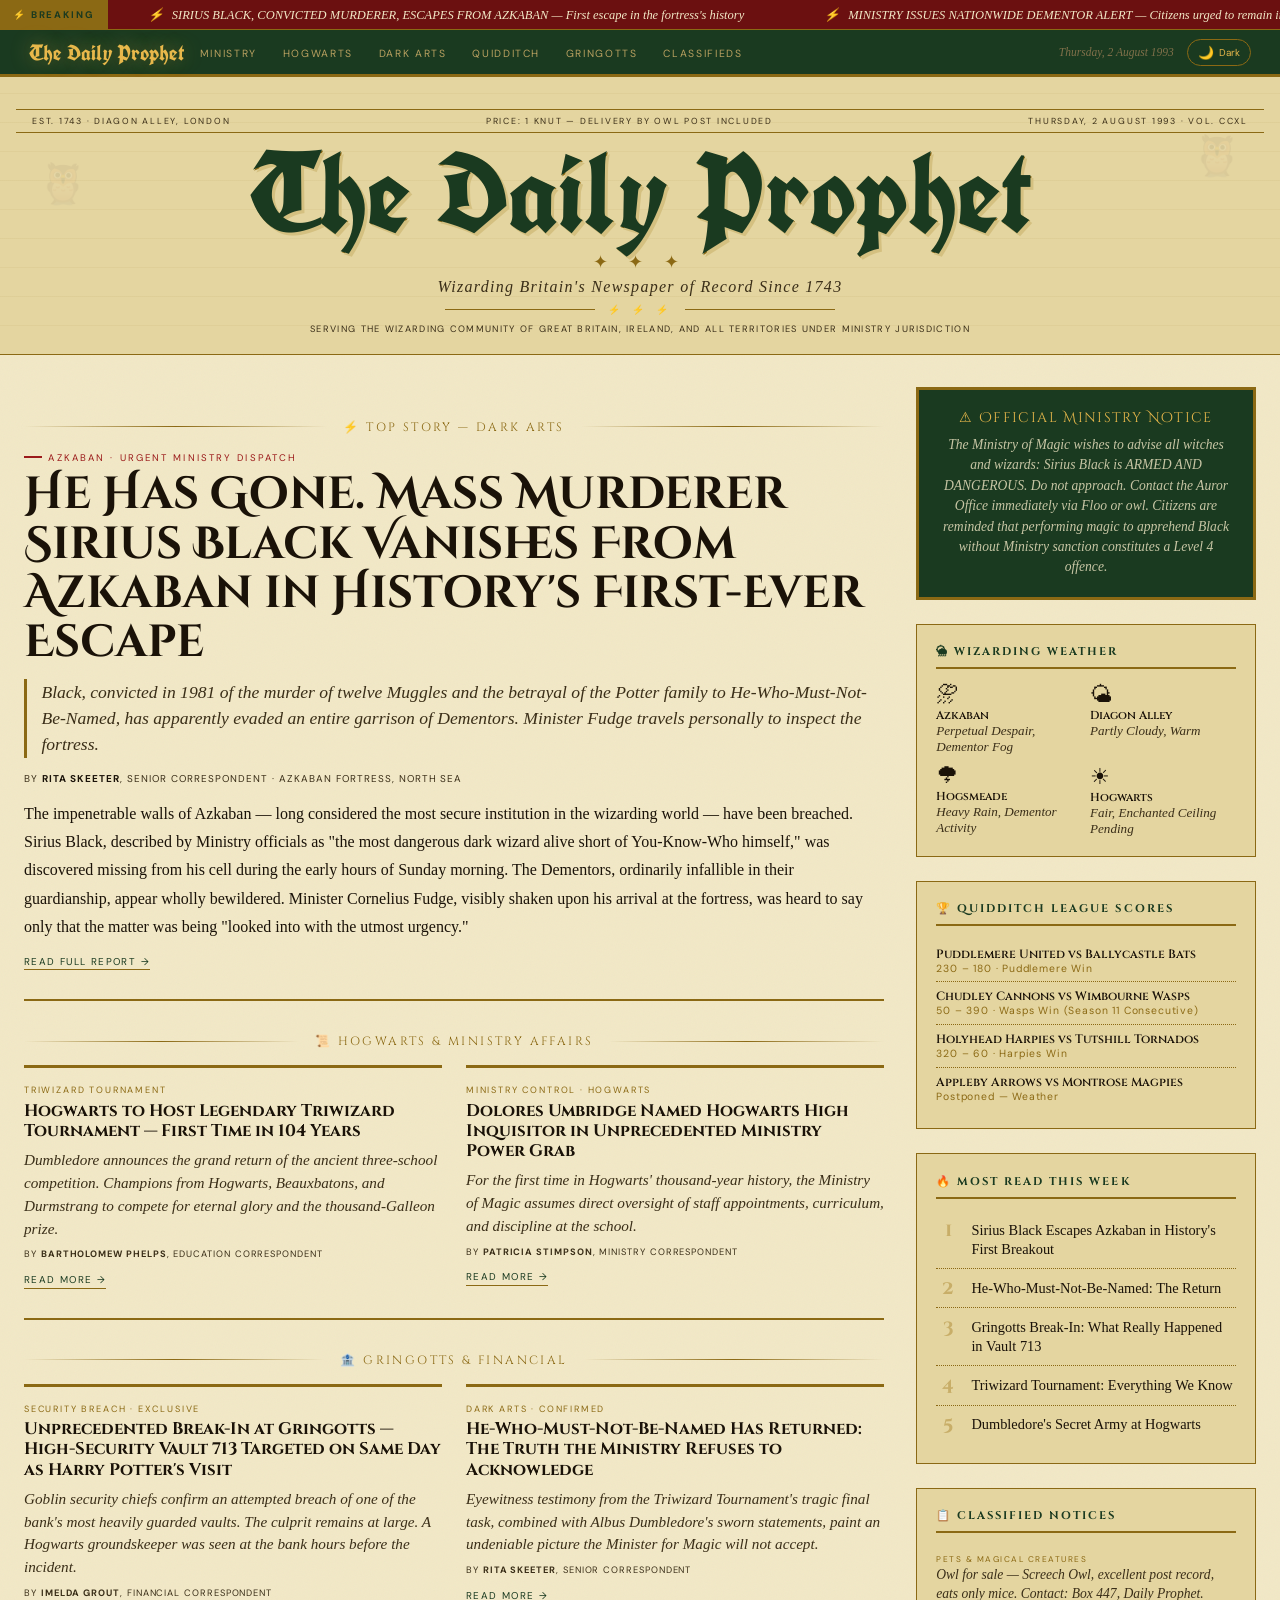
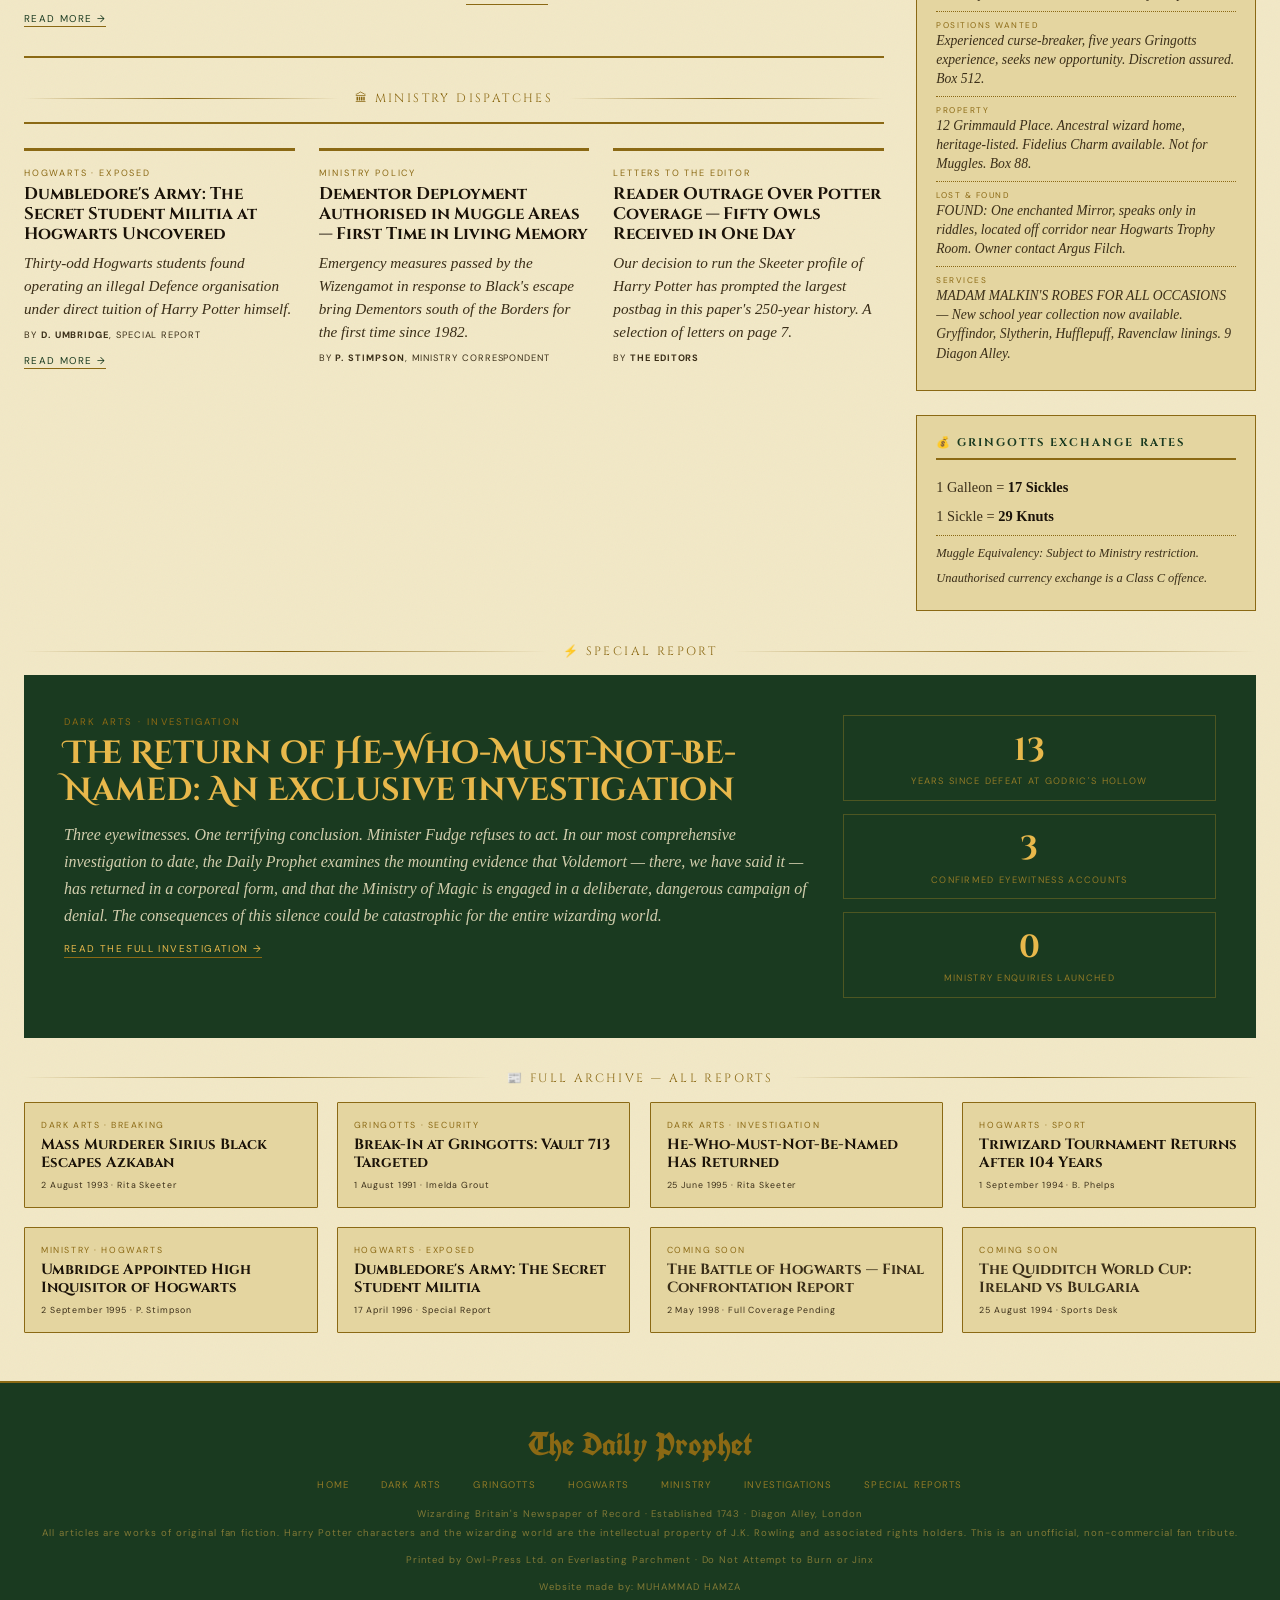
==== commit 4d9c7257: "Update index.html" ====
--- a/index.html
+++ b/index.html
@@ -683,6 +683,8 @@
   <p>Wizarding Britain's Newspaper of Record · Established 1743 · Diagon Alley, London</p>
   <p>All articles are works of original fan fiction. Harry Potter characters and the wizarding world are the intellectual property of J.K. Rowling and associated rights holders. This is an unofficial, non-commercial fan tribute.</p>
   <p style="margin-top:.5rem">Printed by Owl-Press Ltd. on Everlasting Parchment · Do Not Attempt to Burn or Jinx</p>
+    <p style="margin-top:.5rem"> Website made by: MUHAMMAD HAMZA  </p>
+
 </footer>
 
 <script>
